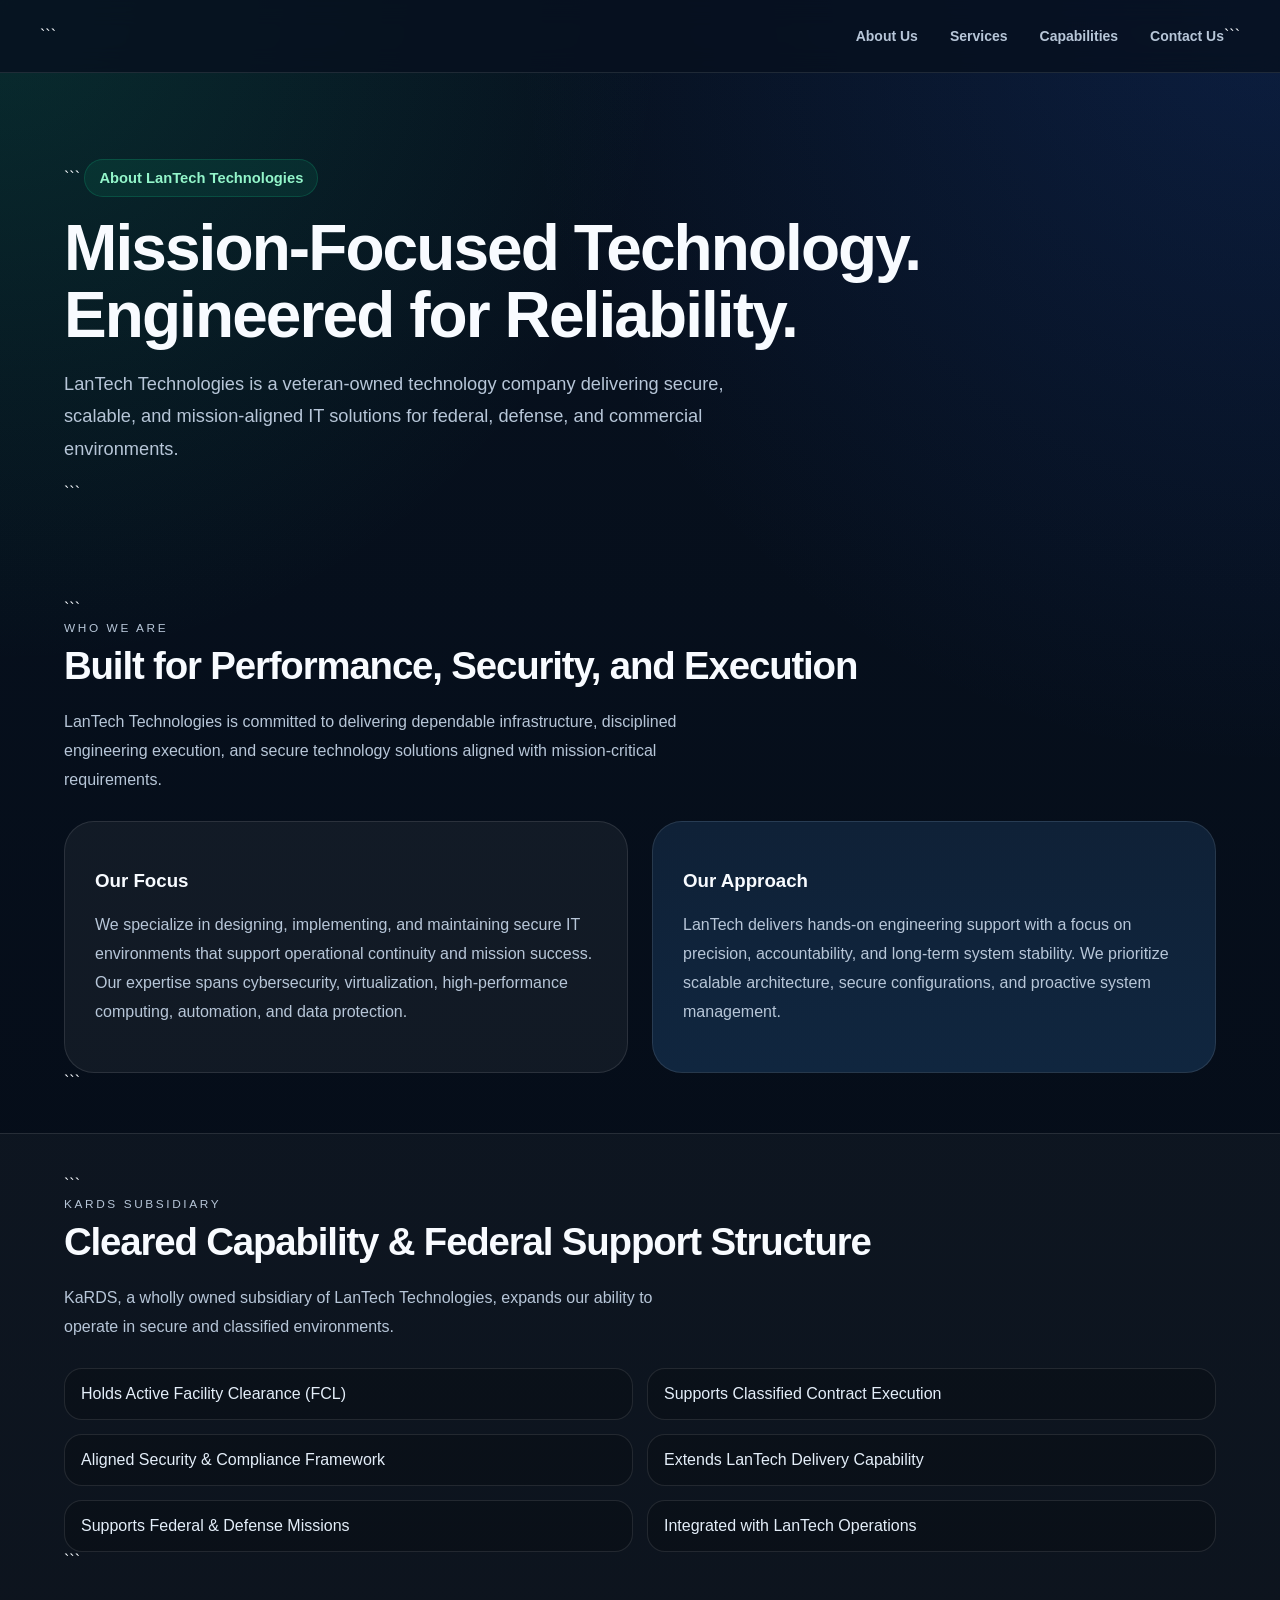
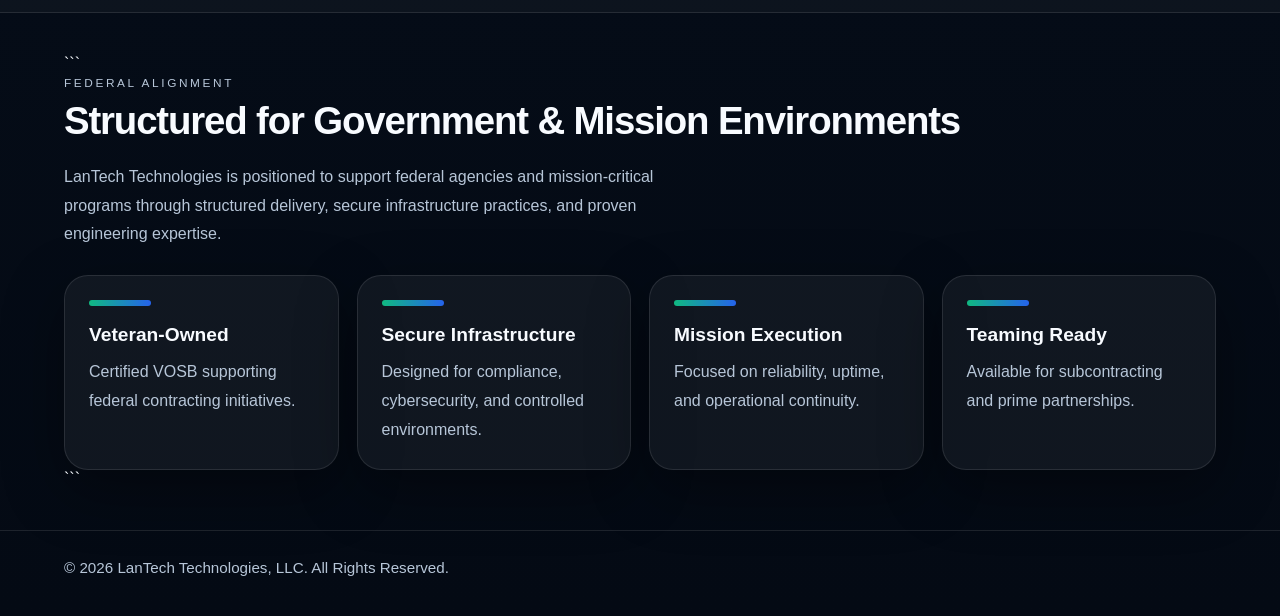
==== about.html @ d4bad2a0 "Create about.html" ====
<!DOCTYPE html>

<html lang="en">
<head>
  <meta charset="UTF-8">
  <meta name="viewport" content="width=device-width, initial-scale=1.0">
  <title>About | LanTech Technologies</title>
  <link rel="stylesheet" href="styles.css">
</head>

<body>

<!-- ===== HEADER (same as index) ===== -->

<header class="site-header">
  <div class="container nav">

```
<a href="index.html" class="brand">
  <img src="logo.png" alt="LanTech Technologies" class="brand-logo">
</a>

<nav class="nav-links">
  <a href="about.html">About Us</a>
  <a href="services.html">Services</a>
  <a href="capabilities.html">Capabilities</a>
  <a href="#contact">Contact Us</a>
</nav>
```

  </div>
</header>

<!-- ===== HERO ===== -->

<section class="hero">
  <div class="container">

```
<span class="eyebrow">About LanTech Technologies</span>

<h1>
  Mission-Focused Technology.<br>
  Engineered for Reliability.
</h1>

<p class="lead">
  LanTech Technologies is a veteran-owned technology company delivering secure,
  scalable, and mission-aligned IT solutions for federal, defense, and commercial environments.
</p>
```

  </div>
</section>

<!-- ===== COMPANY OVERVIEW ===== -->

<section>
  <div class="container">

```
<div class="section-head">
  <div>
    <span class="kicker">Who We Are</span>
    <h2>Built for Performance, Security, and Execution</h2>
  </div>
  <p>
    LanTech Technologies is committed to delivering dependable infrastructure,
    disciplined engineering execution, and secure technology solutions aligned
    with mission-critical requirements.
  </p>
</div>

<div class="about-grid">

  <div class="about-card">
    <h3>Our Focus</h3>
    <p>
      We specialize in designing, implementing, and maintaining secure IT
      environments that support operational continuity and mission success.
      Our expertise spans cybersecurity, virtualization, high-performance
      computing, automation, and data protection.
    </p>
  </div>

  <div class="about-card alt">
    <h3>Our Approach</h3>
    <p>
      LanTech delivers hands-on engineering support with a focus on precision,
      accountability, and long-term system stability. We prioritize scalable
      architecture, secure configurations, and proactive system management.
    </p>
  </div>

</div>
```

  </div>
</section>

<!-- ===== KARDS SECTION ===== -->

<section class="band">
  <div class="container">

```
<div class="section-head">
  <div>
    <span class="kicker">KaRDS Subsidiary</span>
    <h2>Cleared Capability & Federal Support Structure</h2>
  </div>
  <p>
    KaRDS, a wholly owned subsidiary of LanTech Technologies, expands our
    ability to operate in secure and classified environments.
  </p>
</div>

<div class="list-grid">
  <div>Holds Active Facility Clearance (FCL)</div>
  <div>Supports Classified Contract Execution</div>
  <div>Aligned Security & Compliance Framework</div>
  <div>Extends LanTech Delivery Capability</div>
  <div>Supports Federal & Defense Missions</div>
  <div>Integrated with LanTech Operations</div>
</div>
```

  </div>
</section>

<!-- ===== FEDERAL POSITIONING ===== -->

<section>
  <div class="container">

```
<div class="section-head">
  <div>
    <span class="kicker">Federal Alignment</span>
    <h2>Structured for Government & Mission Environments</h2>
  </div>
  <p>
    LanTech Technologies is positioned to support federal agencies and
    mission-critical programs through structured delivery, secure
    infrastructure practices, and proven engineering expertise.
  </p>
</div>

<div class="cards">

  <div class="card">
    <div class="bar"></div>
    <h3>Veteran-Owned</h3>
    <p>Certified VOSB supporting federal contracting initiatives.</p>
  </div>

  <div class="card">
    <div class="bar"></div>
    <h3>Secure Infrastructure</h3>
    <p>Designed for compliance, cybersecurity, and controlled environments.</p>
  </div>

  <div class="card">
    <div class="bar"></div>
    <h3>Mission Execution</h3>
    <p>Focused on reliability, uptime, and operational continuity.</p>
  </div>

  <div class="card">
    <div class="bar"></div>
    <h3>Teaming Ready</h3>
    <p>Available for subcontracting and prime partnerships.</p>
  </div>

</div>
```

  </div>
</section>

<!-- ===== FOOTER ===== -->

<footer>
  <div class="container">
    © 2026 LanTech Technologies, LLC. All Rights Reserved.
  </div>
</footer>

</body>
</html>
---- styles.css ----
:root{
  --bg:#07111f;
  --bg-2:#0c1829;
  --panel:#0f2137;
  --panel-2:#10263f;
  --text:#f8fbff;
  --muted:#b7c6d8;
  --line:rgba(255,255,255,.10);
  --green:#10b981;
  --blue:#2563eb;
  --shadow:0 20px 60px rgba(0,0,0,.35);
  --radius:22px;
  --max:1200px;
}

*{box-sizing:border-box}

html{scroll-behavior:smooth}

body{
  margin:0;
  font-family:Inter, Arial, Helvetica, sans-serif;
  background:
    radial-gradient(circle at top left, rgba(16,185,129,.16), transparent 26%),
    radial-gradient(circle at top right, rgba(37,99,235,.16), transparent 30%),
    linear-gradient(180deg,var(--bg),#040a14);
  color:var(--text);
}

a{text-decoration:none;color:inherit}
img{max-width:100%;display:block}

.container{
  max-width:var(--max);
  margin:0 auto;
  padding:0 24px;
}

/* wider header area only */
.site-header .container{
  max-width:1600px;
  padding:0 40px;
}

/* ===== HEADER ===== */
.site-header{
  position:sticky;
  top:0;
  z-index:1000;
  background:rgba(7,17,31,.82);
  backdrop-filter:blur(12px);
  border-bottom:1px solid var(--line);
}

.nav{
  display:flex;
  align-items:center;
  justify-content:space-between;
  height:72px;
  width:100%;
}

.brand{
  display:flex;
  align-items:center;
  text-decoration:none;
  overflow:hidden;
  height:72px;
  flex-shrink:0;
  margin-right:60px;
}

/* This is tuned for your current logo file, which has a lot of empty space around it */
.brand-logo{
  display:block;
  width:auto;
  height:210px;          /* ⬅️ increased slightly */
  margin-top:-66px;      /* ⬅️ adjusted to keep it centered */
  margin-bottom:-66px;   /* ⬅️ adjusted */
  object-fit:contain;
}

.nav-links{
  display:flex;
  align-items:center;
  gap:32px;
  margin-left:auto;
}

.nav-links a{
  color:var(--muted);
  font-size:14px;
  font-weight:600;
  line-height:1;
  transition:color .2s ease;
}

.nav-links a:hover{
  color:#fff;
}

/* ===== HERO ===== */
.hero{padding:86px 0 56px}

.hero-grid{
  display:grid;
  grid-template-columns:1.08fr .92fr;
  gap:34px;
  align-items:stretch;
}

.eyebrow{
  display:inline-flex;
  align-items:center;
  gap:8px;
  border:1px solid rgba(16,185,129,.22);
  background:rgba(16,185,129,.10);
  color:#93f5ca;
  border-radius:999px;
  padding:10px 14px;
  font-size:.92rem;
  font-weight:700;
}

h1{
  margin:18px 0 18px;
  font-size:clamp(2.5rem,5vw,4.6rem);
  line-height:1.05;
  letter-spacing:-.03em;
}

.lead{
  color:var(--muted);
  max-width:720px;
  font-size:1.14rem;
  line-height:1.8;
}

.cta-row{
  display:flex;
  gap:14px;
  flex-wrap:wrap;
  margin-top:30px;
}

.btn{
  display:inline-flex;
  align-items:center;
  justify-content:center;
  min-height:52px;
  padding:0 22px;
  border-radius:16px;
  font-weight:700;
  border:1px solid var(--line);
}

.btn.primary{
  background:#fff;
  color:#07111f;
}

.btn.secondary{
  background:rgba(255,255,255,.05);
  color:#fff;
}

.hero-badges{
  display:grid;
  grid-template-columns:repeat(2,minmax(0,1fr));
  gap:12px;
  margin-top:28px;
}

.hero-badges .badge{
  border:1px solid var(--line);
  background:rgba(255,255,255,.05);
  border-radius:16px;
  padding:14px 16px;
  color:#dce7f4;
  font-size:.95rem;
}

/* ===== PANELS / CARDS ===== */
.panel{
  border:1px solid var(--line);
  background:linear-gradient(180deg,rgba(255,255,255,.07),rgba(255,255,255,.04));
  border-radius:32px;
  box-shadow:var(--shadow);
  padding:28px;
}

.panel h3{
  margin:0 0 10px;
  font-size:1.6rem;
}

.kicker{
  color:var(--muted);
  text-transform:uppercase;
  letter-spacing:.22em;
  font-size:.74rem;
}

.snapshot-grid{
  display:grid;
  grid-template-columns:repeat(2,minmax(0,1fr));
  gap:12px;
  margin:20px 0 24px;
}

.snapshot-grid div,
.mini-card{
  background:rgba(255,255,255,.05);
  border:1px solid var(--line);
  border-radius:16px;
  padding:14px 15px;
}

.mini-card strong{
  display:block;
  margin-bottom:6px;
}

section{padding:42px 0}

.section-head{
  display:flex;
  justify-content:space-between;
  align-items:end;
  gap:20px;
  flex-wrap:wrap;
  margin-bottom:26px;
}

.section-head h2{
  margin:8px 0 0;
  font-size:clamp(2rem,3vw,3rem);
  letter-spacing:-.03em;
}

.section-head p{
  max-width:640px;
  color:var(--muted);
  line-height:1.8;
  margin:0;
}

.cards{
  display:grid;
  grid-template-columns:repeat(4,minmax(0,1fr));
  gap:18px;
}

.card{
  border:1px solid var(--line);
  background:rgba(255,255,255,.05);
  border-radius:24px;
  padding:24px;
  box-shadow:var(--shadow);
}

.card .bar{
  width:62px;
  height:6px;
  border-radius:999px;
  background:linear-gradient(90deg,var(--green),var(--blue));
  margin-bottom:18px;
}

.card h3{
  margin:0 0 12px;
  font-size:1.2rem;
}

.card p{
  margin:0;
  color:var(--muted);
  line-height:1.8;
}

/* ===== BANDS / GRIDS ===== */
.band{
  border-top:1px solid var(--line);
  border-bottom:1px solid var(--line);
  background:rgba(255,255,255,.03);
}

.band-grid{
  display:grid;
  grid-template-columns:.95fr 1.05fr;
  gap:32px;
  align-items:start;
}

.list-grid{
  display:grid;
  grid-template-columns:repeat(2,minmax(0,1fr));
  gap:14px;
}

.list-grid div{
  border:1px solid var(--line);
  border-radius:18px;
  background:rgba(0,0,0,.18);
  padding:16px;
  color:#e4eef9;
}

.about-grid,
.contact-grid{
  display:grid;
  grid-template-columns:1fr 1fr;
  gap:24px;
}

.about-card,
.contact-card{
  border:1px solid var(--line);
  border-radius:30px;
  padding:30px;
  background:rgba(255,255,255,.05);
}

.about-card.alt{
  background:linear-gradient(180deg,var(--panel),var(--panel-2));
}

.profile-list{
  display:grid;
  gap:14px;
  margin-top:20px;
}

.profile-row{
  display:flex;
  justify-content:space-between;
  gap:18px;
  border-bottom:1px solid var(--line);
  padding-bottom:14px;
}

.profile-row:last-child{
  border-bottom:none;
  padding-bottom:0;
}

.profile-row span:first-child{
  color:var(--muted);
}

footer{
  padding:28px 0 40px;
  border-top:1px solid var(--line);
  color:var(--muted);
  font-size:.95rem;
}

.capabilities-hero{
  padding:90px 0 60px;
}

/* ===== RESPONSIVE ===== */
@media (max-width: 1024px){
  .hero-grid,
  .band-grid,
  .about-grid,
  .contact-grid{
    grid-template-columns:1fr;
  }

  .cards{
    grid-template-columns:repeat(2,minmax(0,1fr));
  }
}

@media (max-width: 900px){
  .nav{
    height:auto;
    min-height:72px;
    padding:12px 18px;
    flex-direction:column;
    align-items:flex-start;
    gap:12px;
  }

  .brand{
    height:56px;
  }

  .brand-logo{
    height:130px;
    margin-top:-37px;
    margin-bottom:-37px;
  }

  .nav-links{
    flex-wrap:wrap;
    gap:18px;
  }

  .nav-links a{
    font-size:13px;
  }
}

@media (max-width: 720px){
  .hero{padding-top:60px}
  .cards,
  .list-grid,
  .hero-badges,
  .snapshot-grid{
    grid-template-columns:1fr;
  }

  .profile-row{
    flex-direction:column;
  }

  .container{
    padding:0 18px;
  }
}
.capabilities-hero .lead{
  max-width: 900px;
}

.capabilities-hero h1{
  max-width: 14ch;
}

.about-card h2,
.contact-card h2{
  margin-top: 10px;
  margin-bottom: 16px;
}

.about-card p,
.contact-card p{
  color: var(--muted);
  line-height: 1.8;
}
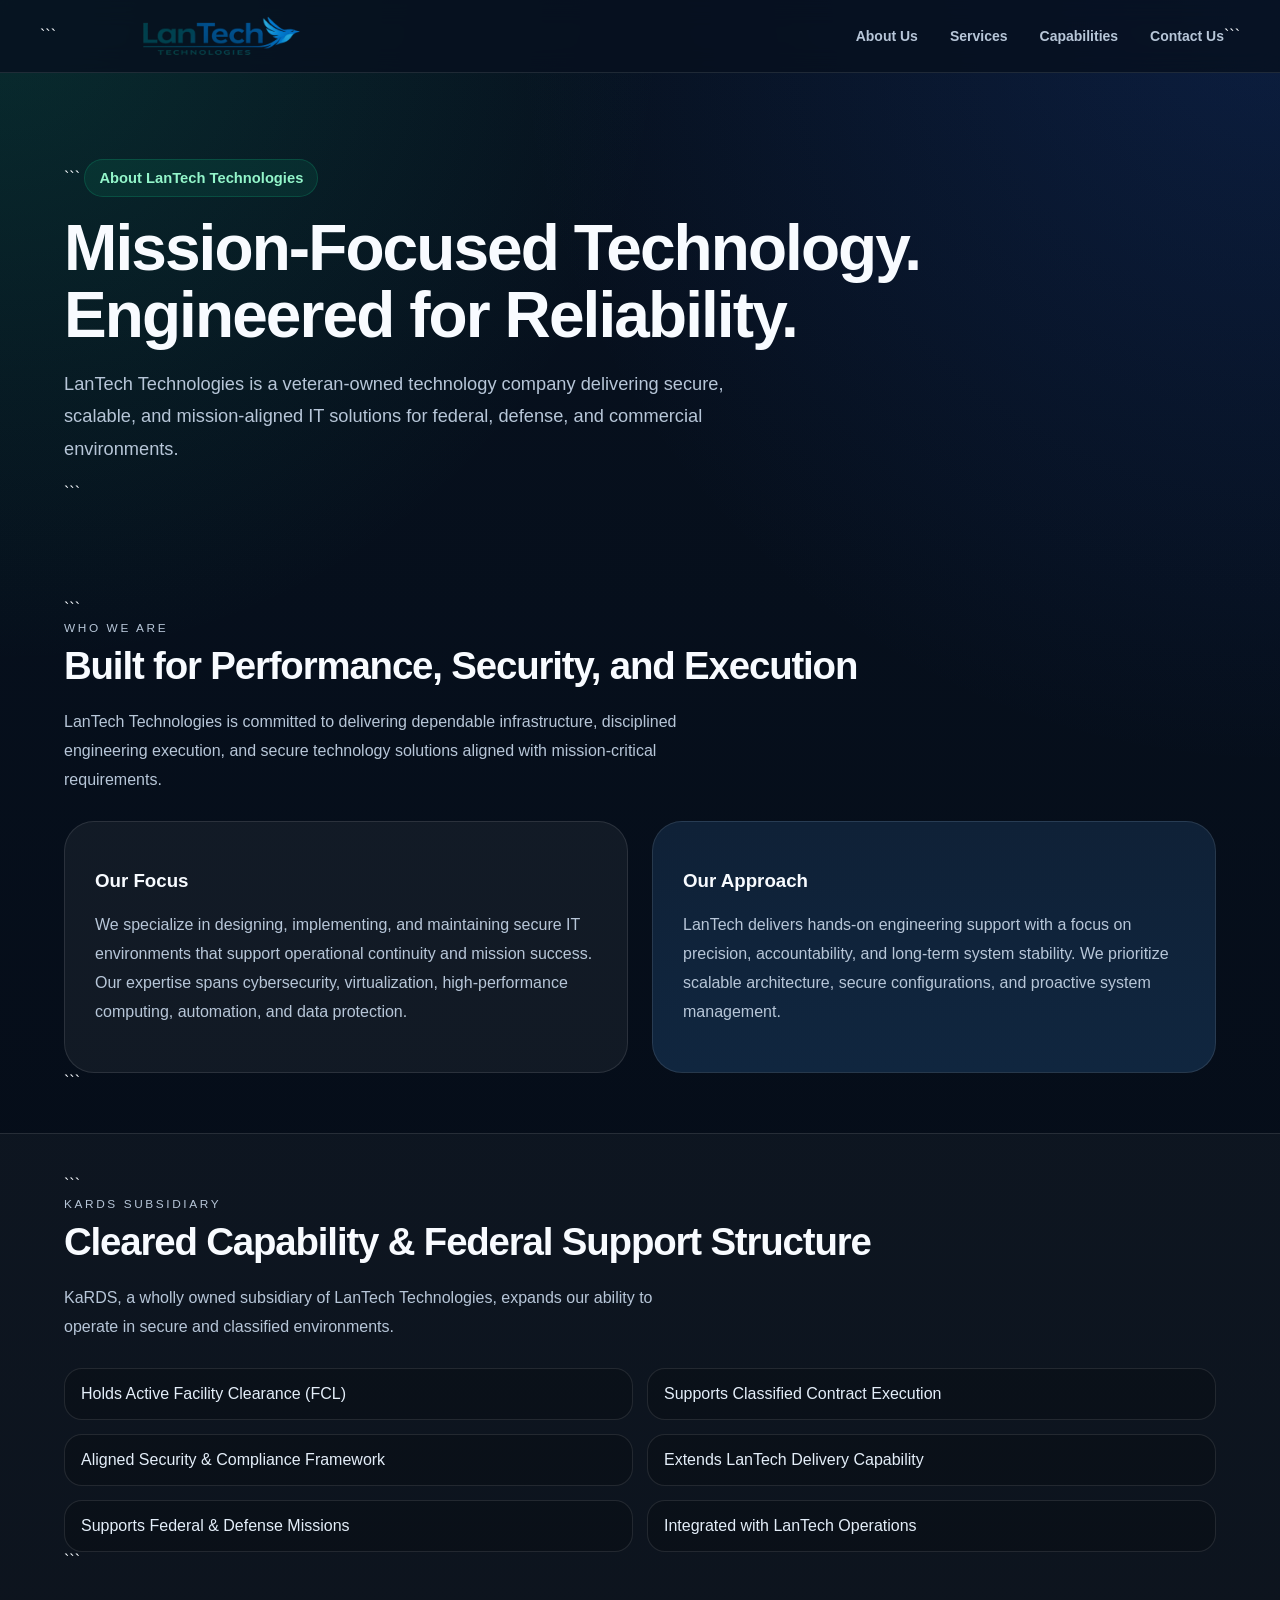
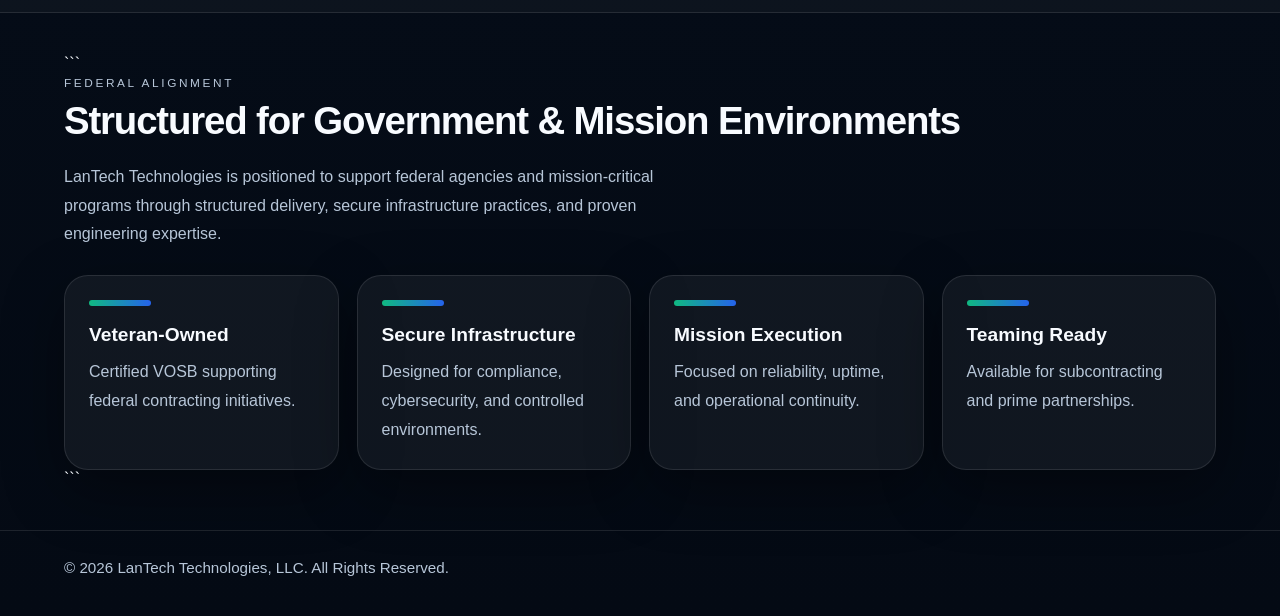
==== commit 3de4562a: "Update about.html" ====
--- a/about.html
+++ b/about.html
@@ -10,21 +10,21 @@
 
 <body>
 
-<!-- ===== HEADER (same as index) ===== -->
+<!-- ===== HEADER ===== -->
 
 <header class="site-header">
   <div class="container nav">
 
 ```
 <a href="index.html" class="brand">
-  <img src="logo.png" alt="LanTech Technologies" class="brand-logo">
+  <img src="lantech-logo.png" alt="LanTech Technologies" class="brand-logo">
 </a>
 
 <nav class="nav-links">
   <a href="about.html">About Us</a>
   <a href="services.html">Services</a>
   <a href="capabilities.html">Capabilities</a>
-  <a href="#contact">Contact Us</a>
+  <a href="index.html#contact">Contact Us</a>
 </nav>
 ```
 
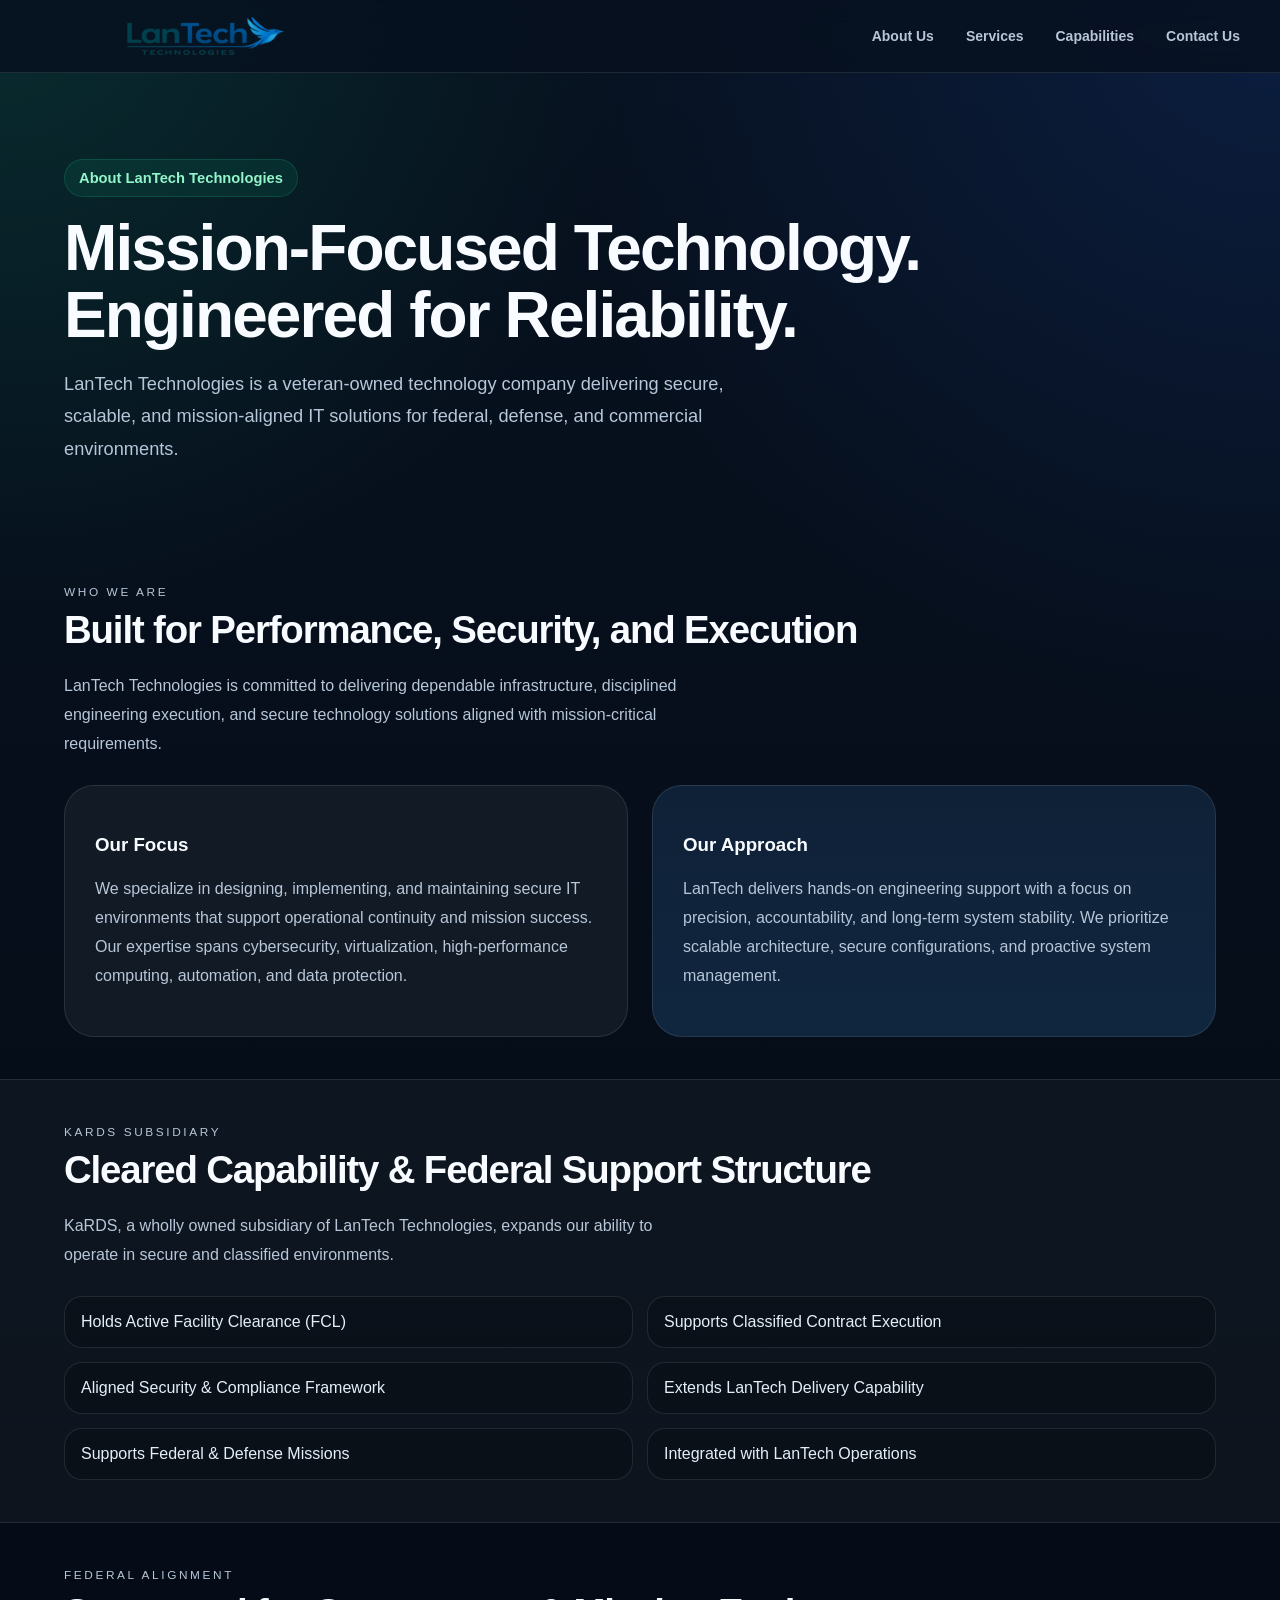
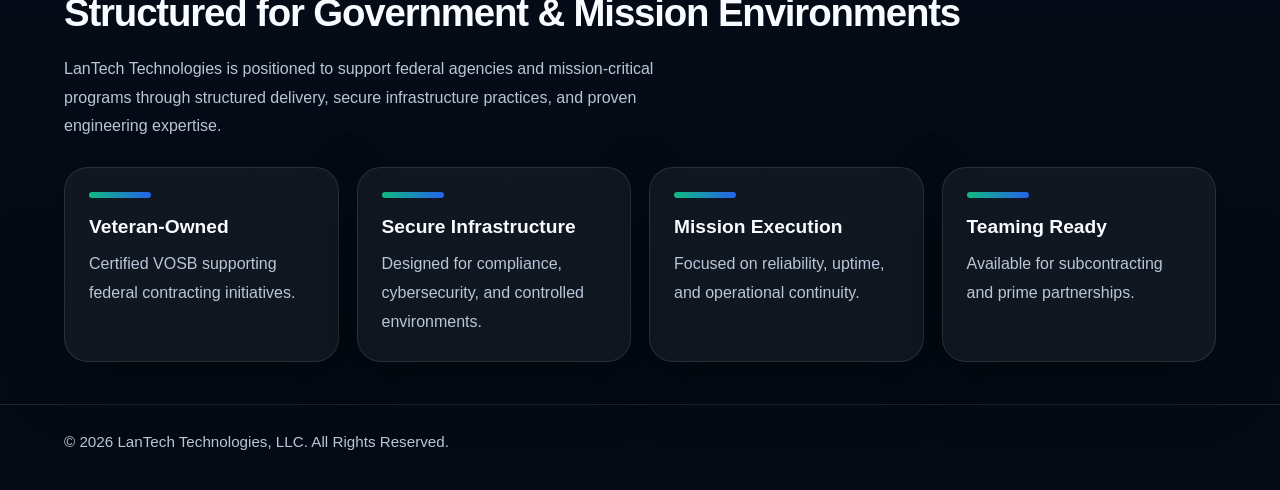
==== commit bd1a1cad: "Update about.html" ====
--- a/about.html
+++ b/about.html
@@ -15,7 +15,7 @@
 <header class="site-header">
   <div class="container nav">
 
-```
+
 <a href="index.html" class="brand">
   <img src="lantech-logo.png" alt="LanTech Technologies" class="brand-logo">
 </a>
@@ -26,7 +26,7 @@
   <a href="capabilities.html">Capabilities</a>
   <a href="index.html#contact">Contact Us</a>
 </nav>
-```
+
 
   </div>
 </header>
@@ -36,7 +36,7 @@
 <section class="hero">
   <div class="container">
 
-```
+
 <span class="eyebrow">About LanTech Technologies</span>
 
 <h1>
@@ -48,7 +48,7 @@
   LanTech Technologies is a veteran-owned technology company delivering secure,
   scalable, and mission-aligned IT solutions for federal, defense, and commercial environments.
 </p>
-```
+
 
   </div>
 </section>
@@ -58,7 +58,7 @@
 <section>
   <div class="container">
 
-```
+
 <div class="section-head">
   <div>
     <span class="kicker">Who We Are</span>
@@ -93,7 +93,7 @@
   </div>
 
 </div>
-```
+
 
   </div>
 </section>
@@ -103,7 +103,7 @@
 <section class="band">
   <div class="container">
 
-```
+
 <div class="section-head">
   <div>
     <span class="kicker">KaRDS Subsidiary</span>
@@ -123,7 +123,7 @@
   <div>Supports Federal & Defense Missions</div>
   <div>Integrated with LanTech Operations</div>
 </div>
-```
+
 
   </div>
 </section>
@@ -133,7 +133,7 @@
 <section>
   <div class="container">
 
-```
+
 <div class="section-head">
   <div>
     <span class="kicker">Federal Alignment</span>
@@ -173,7 +173,7 @@
   </div>
 
 </div>
-```
+
 
   </div>
 </section>
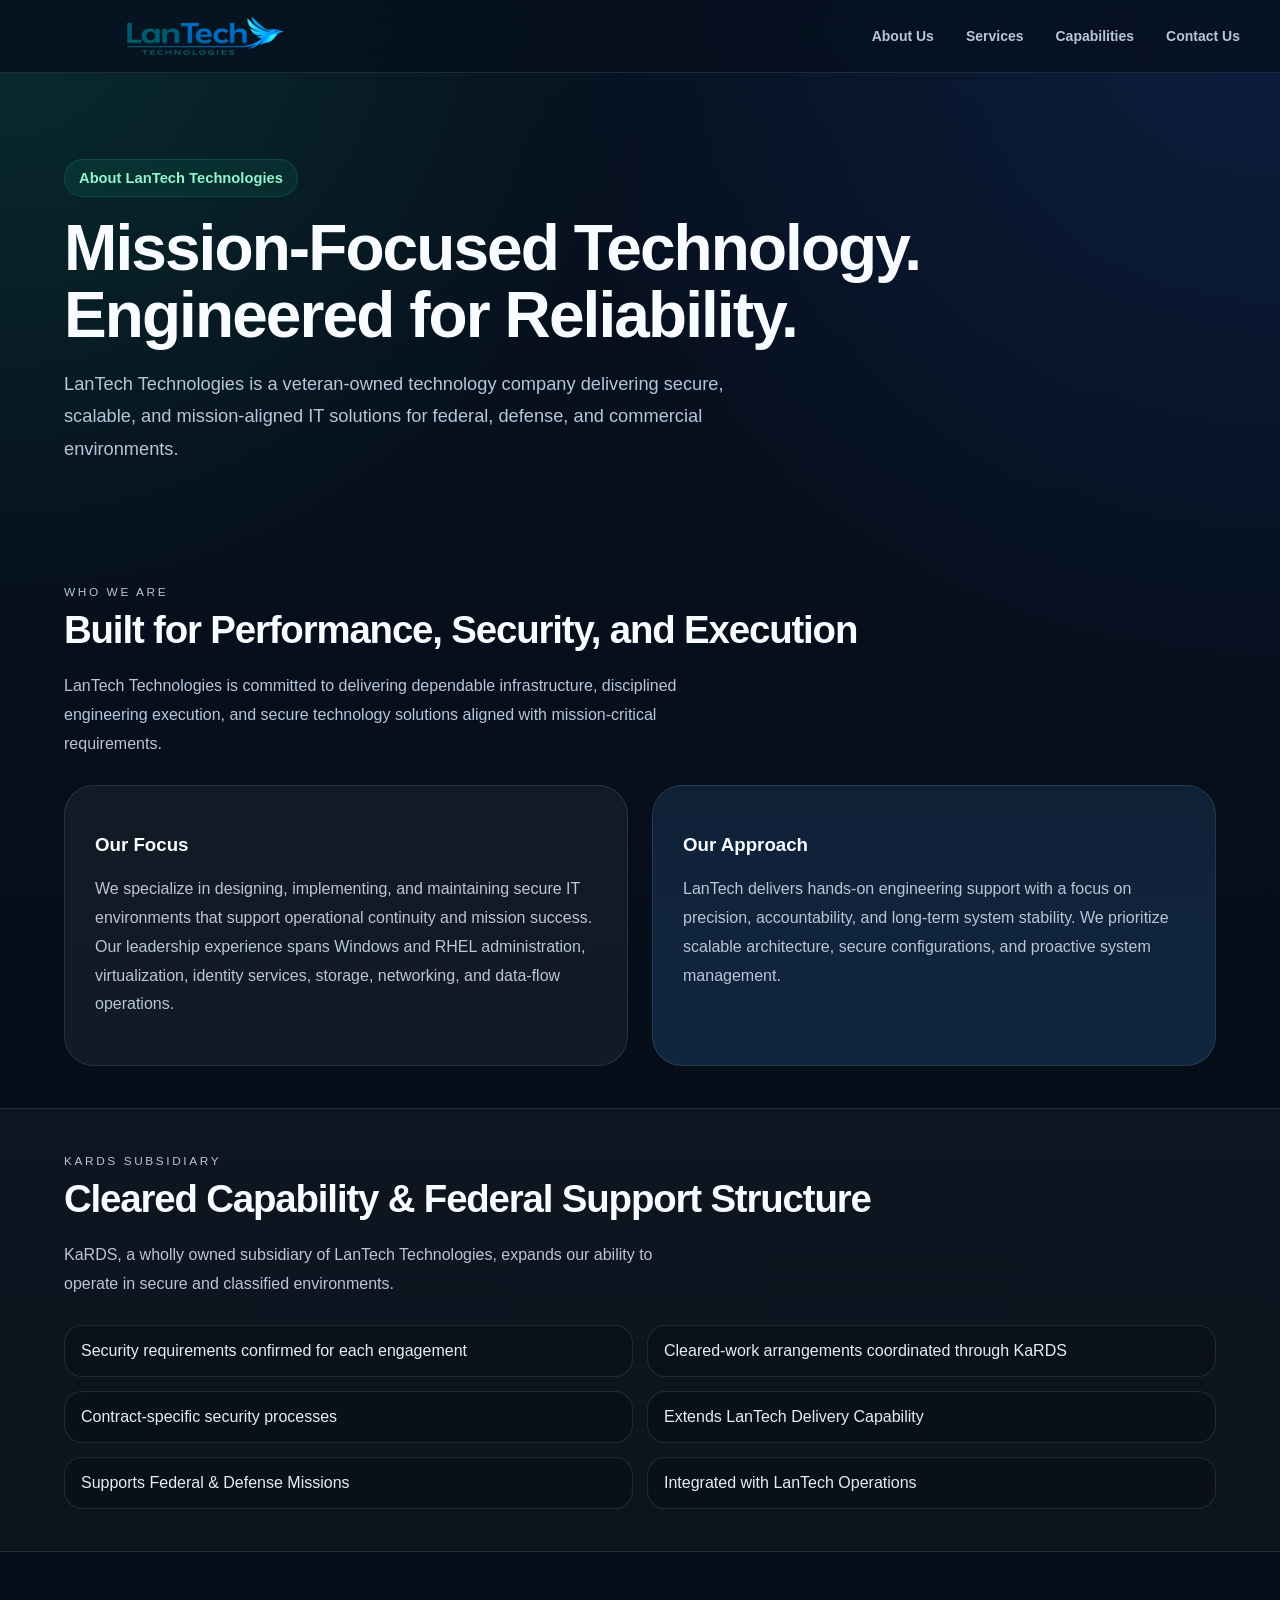
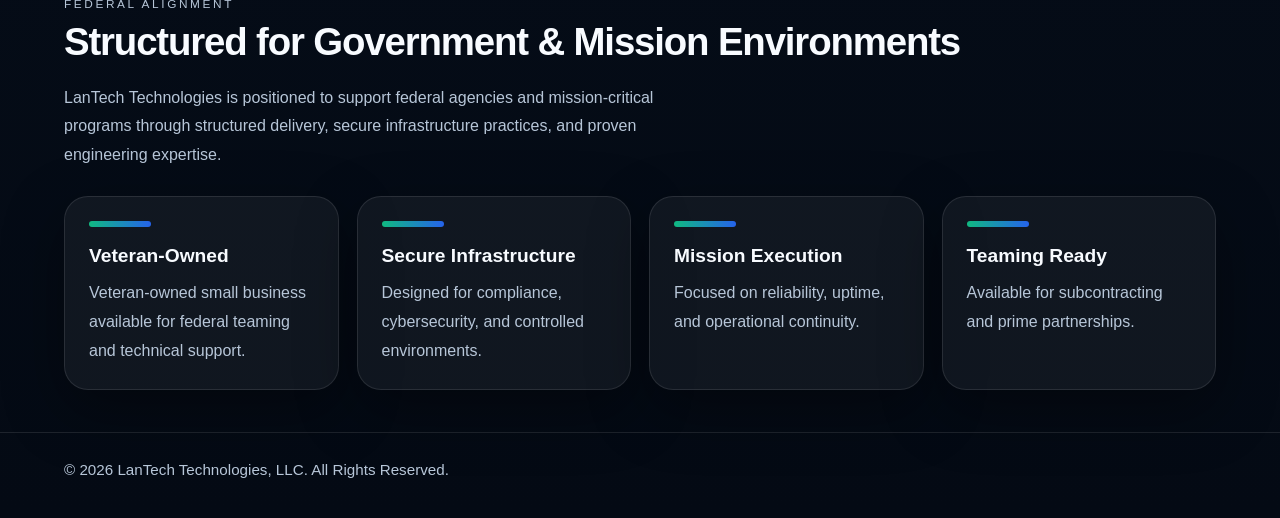
==== commit 8e92d625: "Add files via upload Update website navigation, capabilities, and accessibility" ====
--- a/about.html
+++ b/about.html
@@ -2,189 +2,135 @@
 
 <html lang="en">
 <head>
-  <meta charset="UTF-8">
-  <meta name="viewport" content="width=device-width, initial-scale=1.0">
-  <title>About | LanTech Technologies</title>
-  <link rel="stylesheet" href="styles.css">
-</head>
-
-<body>
-
+<meta charset="utf-8"/>
+<meta content="width=device-width, initial-scale=1.0" name="viewport"/>
+<title>About | LanTech Technologies</title>
+<link href="styles.css" rel="stylesheet"/>
+<meta content="LanTech Technologies, LLC: veteran-owned infrastructure engineering, Windows and Linux administration, Hyper-V, storage, networking, and Apache NiFi operations. Contact us for teaming and project support." name="description"/><link href="https://lantechtechnologies.com/about" rel="canonical"/></head>
+<body><a class="skip-link" href="#main-content">Skip to main content</a>
 <!-- ===== HEADER ===== -->
-
 <header class="site-header">
-  <div class="container nav">
-
-
-<a href="index.html" class="brand">
-  <img src="lantech-logo.png" alt="LanTech Technologies" class="brand-logo">
+<div class="container nav">
+<a class="brand" href="/">
+<img alt="LanTech Technologies" class="brand-logo" decoding="async" src="lantech-logo.png"/>
 </a>
-
-<nav class="nav-links">
-  <a href="about.html">About Us</a>
-  <a href="services.html">Services</a>
-  <a href="capabilities.html">Capabilities</a>
-  <a href="index.html#contact">Contact Us</a>
-</nav>
-
-
-  </div>
-</header>
-
-<!-- ===== HERO ===== -->
-
-<section class="hero">
-  <div class="container">
-
-
+<nav aria-label="Main navigation" class="nav-links"><a href="about.html">About Us</a><a href="services.html">Services</a><a href="capabilities.html">Capabilities</a><a href="contact.html">Contact Us</a></nav>
+</div>
+</header><main id="main-content"><section class="hero">
+<div class="container">
 <span class="eyebrow">About LanTech Technologies</span>
-
 <h1>
-  Mission-Focused Technology.<br>
+  Mission-Focused Technology.<br/>
   Engineered for Reliability.
 </h1>
-
 <p class="lead">
   LanTech Technologies is a veteran-owned technology company delivering secure,
   scalable, and mission-aligned IT solutions for federal, defense, and commercial environments.
 </p>
-
-
-  </div>
-</section>
-
-<!-- ===== COMPANY OVERVIEW ===== -->
-
-<section>
-  <div class="container">
-
-
+</div>
+</section><section>
+<div class="container">
 <div class="section-head">
-  <div>
-    <span class="kicker">Who We Are</span>
-    <h2>Built for Performance, Security, and Execution</h2>
-  </div>
-  <p>
+<div>
+<span class="kicker">Who We Are</span>
+<h2>Built for Performance, Security, and Execution</h2>
+</div>
+<p>
     LanTech Technologies is committed to delivering dependable infrastructure,
     disciplined engineering execution, and secure technology solutions aligned
     with mission-critical requirements.
   </p>
 </div>
-
 <div class="about-grid">
-
-  <div class="about-card">
-    <h3>Our Focus</h3>
-    <p>
+<div class="about-card">
+<h3>Our Focus</h3>
+<p>
       We specialize in designing, implementing, and maintaining secure IT
       environments that support operational continuity and mission success.
-      Our expertise spans cybersecurity, virtualization, high-performance
-      computing, automation, and data protection.
+      Our leadership experience spans Windows and RHEL administration, virtualization, identity services, storage, networking, and data-flow operations.
     </p>
-  </div>
-
-  <div class="about-card alt">
-    <h3>Our Approach</h3>
-    <p>
+</div>
+<div class="about-card alt">
+<h3>Our Approach</h3>
+<p>
       LanTech delivers hands-on engineering support with a focus on precision,
       accountability, and long-term system stability. We prioritize scalable
       architecture, secure configurations, and proactive system management.
     </p>
-  </div>
-
 </div>
-
-
-  </div>
-</section>
-
-<!-- ===== KARDS SECTION ===== -->
-
-<section class="band">
-  <div class="container">
-
-
+</div>
+</div>
+</section><section class="band">
+<div class="container">
 <div class="section-head">
-  <div>
-    <span class="kicker">KaRDS Subsidiary</span>
-    <h2>Cleared Capability & Federal Support Structure</h2>
-  </div>
-  <p>
+<div>
+<span class="kicker">KaRDS Subsidiary</span>
+<h2>Cleared Capability &amp; Federal Support Structure</h2>
+</div>
+<p>
     KaRDS, a wholly owned subsidiary of LanTech Technologies, expands our
     ability to operate in secure and classified environments.
   </p>
 </div>
-
 <div class="list-grid">
-  <div>Holds Active Facility Clearance (FCL)</div>
-  <div>Supports Classified Contract Execution</div>
-  <div>Aligned Security & Compliance Framework</div>
-  <div>Extends LanTech Delivery Capability</div>
-  <div>Supports Federal & Defense Missions</div>
-  <div>Integrated with LanTech Operations</div>
+<div>Security requirements confirmed for each engagement</div>
+<div>Cleared-work arrangements coordinated through KaRDS</div>
+<div>Contract-specific security processes</div>
+<div>Extends LanTech Delivery Capability</div>
+<div>Supports Federal &amp; Defense Missions</div>
+<div>Integrated with LanTech Operations</div>
 </div>
-
-
-  </div>
-</section>
-
-<!-- ===== FEDERAL POSITIONING ===== -->
-
-<section>
-  <div class="container">
-
-
+</div>
+</section><section>
+<div class="container">
 <div class="section-head">
-  <div>
-    <span class="kicker">Federal Alignment</span>
-    <h2>Structured for Government & Mission Environments</h2>
-  </div>
-  <p>
+<div>
+<span class="kicker">Federal Alignment</span>
+<h2>Structured for Government &amp; Mission Environments</h2>
+</div>
+<p>
     LanTech Technologies is positioned to support federal agencies and
     mission-critical programs through structured delivery, secure
     infrastructure practices, and proven engineering expertise.
   </p>
 </div>
+<div class="cards">
+<div class="card">
+<div class="bar"></div>
+<h3>Veteran-Owned</h3>
+<p>Veteran-owned small business available for federal teaming and technical support.</p>
+</div>
+<div class="card">
+<div class="bar"></div>
+<h3>Secure Infrastructure</h3>
+<p>Designed for compliance, cybersecurity, and controlled environments.</p>
+</div>
+<div class="card">
+<div class="bar"></div>
+<h3>Mission Execution</h3>
+<p>Focused on reliability, uptime, and operational continuity.</p>
+</div>
+<div class="card">
+<div class="bar"></div>
+<h3>Teaming Ready</h3>
+<p>Available for subcontracting and prime partnerships.</p>
+</div>
+</div>
+</div>
+</section></main>
+<!-- ===== HERO ===== -->
 
-<div class="cards">
+<!-- ===== COMPANY OVERVIEW ===== -->
 
-  <div class="card">
-    <div class="bar"></div>
-    <h3>Veteran-Owned</h3>
-    <p>Certified VOSB supporting federal contracting initiatives.</p>
-  </div>
+<!-- ===== KARDS SECTION ===== -->
 
-  <div class="card">
-    <div class="bar"></div>
-    <h3>Secure Infrastructure</h3>
-    <p>Designed for compliance, cybersecurity, and controlled environments.</p>
-  </div>
-
-  <div class="card">
-    <div class="bar"></div>
-    <h3>Mission Execution</h3>
-    <p>Focused on reliability, uptime, and operational continuity.</p>
-  </div>
-
-  <div class="card">
-    <div class="bar"></div>
-    <h3>Teaming Ready</h3>
-    <p>Available for subcontracting and prime partnerships.</p>
-  </div>
-
-</div>
-
-
-  </div>
-</section>
+<!-- ===== FEDERAL POSITIONING ===== -->
 
 <!-- ===== FOOTER ===== -->
-
 <footer>
-  <div class="container">
+<div class="container">
     © 2026 LanTech Technologies, LLC. All Rights Reserved.
   </div>
 </footer>
-
 </body>
 </html>
--- a/styles.css
+++ b/styles.css
@@ -439,3 +439,231 @@
   color: var(--muted);
   line-height: 1.8;
 }
+.hero-visual{
+  display:flex;
+  align-items:center;
+  justify-content:center;
+}
+
+.hero-visual-wrap{
+  position:relative;
+  width:100%;
+  min-height:420px;
+  display:flex;
+  flex-direction:column;
+  align-items:center;
+  justify-content:center;
+  gap:24px;
+}
+
+.vosb-logo{
+  width:180px;
+  height:auto;
+  z-index:2;
+  filter:drop-shadow(0 14px 30px rgba(0,0,0,.35));
+}
+
+
+
+
+
+
+
+
+
+
+
+
+
+@media (max-width: 1024px){
+  .hero-visual-wrap{
+    min-height:320px;
+  }
+
+  .tech-visual-card{
+    width:280px;
+    height:200px;
+  }
+
+  .vosb-logo{
+    width:150px;
+  }
+}
+
+@media (max-width: 720px){
+  .hero-side-copy{
+    text-align:left;
+    max-width:none;
+  }
+}
+/* ===== HERO RIGHT SIDE BADGE ===== */
+
+.hero-visual {
+  display: flex;
+  align-items: center;
+  justify-content: center;
+}
+
+.hero-visual-wrap {
+  text-align: center;
+  display: flex;
+  flex-direction: column;
+  align-items: center;
+  gap: 18px;
+}
+
+/* VOSB BADGE */
+.cred-badge {
+  display: inline-flex;
+  align-items: center;
+  gap: 10px;
+  padding: 10px 16px;
+  border-radius: 999px;
+  border: 1px solid rgba(16,185,129,.28);
+  background: rgba(16,185,129,.10);
+  color: #baf7dd;
+  font-size: 0.95rem;
+  font-weight: 700;
+  box-shadow: 0 10px 24px rgba(0,0,0,.18);
+}
+
+.cred-dot {
+  width: 10px;
+  height: 10px;
+  border-radius: 50%;
+  background: linear-gradient(135deg, var(--green), var(--blue));
+  box-shadow: 0 0 12px rgba(37,99,235,.45);
+}
+
+.cred-text {
+  letter-spacing: 0.02em;
+}
+
+/* RIGHT SIDE TEXT */
+.hero-side-copy {
+  max-width: 420px;
+  color: var(--muted);
+  line-height: 1.8;
+  margin: 0;
+}
+
+/* MOBILE FIX */
+@media (max-width: 720px) {
+  .hero-side-copy {
+    text-align: left;
+  }
+}
+.hero-visual {
+  display: flex;
+  align-items: center;
+  justify-content: center;
+}
+
+.hero-visual-wrap {
+  display: flex;
+  flex-direction: column;
+  align-items: center;
+  gap: 18px;
+  text-align: center;
+}
+
+.vosb-logo {
+  width: 180px;
+  height: auto;
+  display: block;
+}
+
+.cred-badge {
+  display: inline-flex;
+  align-items: center;
+  gap: 10px;
+  padding: 10px 16px;
+  border-radius: 999px;
+  border: 1px solid rgba(16,185,129,.28);
+  background: rgba(16,185,129,.10);
+  color: #baf7dd;
+  font-size: 0.95rem;
+  font-weight: 700;
+  box-shadow: 0 10px 24px rgba(0,0,0,.18);
+}
+
+.cred-dot {
+  width: 10px;
+  height: 10px;
+  border-radius: 50%;
+  background: linear-gradient(135deg, var(--green), var(--blue));
+  box-shadow: 0 0 12px rgba(37,99,235,.45);
+}
+
+.cred-text {
+  letter-spacing: 0.02em;
+}
+
+.cred-meta {
+  display: grid;
+  gap: 6px;
+  color: var(--muted);
+  font-size: 0.95rem;
+  line-height: 1.5;
+}
+
+.cred-meta strong {
+  color: #ffffff;
+}
+/* ===== HERO CARD ENHANCEMENTS ===== */
+
+/* Subtle divider line */
+.hero-divider {
+  height: 1px;
+  width: 100%;
+  margin: 18px 0;
+  background: linear-gradient(
+    to right,
+    transparent,
+    rgba(37,99,235,.35),
+    transparent
+  );
+}
+
+/* Glow effect behind the card */
+.hero-visual .about-card {
+  position: relative;
+  overflow: hidden;
+}
+
+.hero-visual .about-card::before {
+  content: "";
+  position: absolute;
+  inset: -1px;
+  border-radius: 20px;
+  background: radial-gradient(
+    circle at top right,
+    rgba(37,99,235,.25),
+    transparent 55%
+  );
+  opacity: 0.6;
+  z-index: 0;
+}
+
+.hero-visual .about-card > * {
+  position: relative;
+  z-index: 1;
+}
+
+/* Slight hover lift (optional but nice) */
+.hero-visual .about-card:hover {
+  transform: translateY(-4px);
+  transition: 0.3s ease;
+}
+
+/* Accessibility, navigation and mobile corrections - October 26, 2026 */
+.skip-link{position:fixed;top:-100px;left:16px;background:#fff;color:#07111f;padding:14px 18px;z-index:2000;border-radius:8px}
+.skip-link:focus{top:12px}
+a:focus-visible{outline:3px solid #93f5ca;outline-offset:5px}
+main{scroll-margin-top:110px}section{scroll-margin-top:110px}
+.brand-logo{filter:brightness(1.4)}
+.card h2{font-size:1.2rem;margin:0 0 12px}
+.contact-card a:not(.btn){text-decoration:underline;text-underline-offset:3px}
+@media(max-width:900px){.site-header .container{padding:10px 18px}.nav{gap:4px}.brand{margin-right:0}.nav-links{margin-left:0;gap:8px 18px;justify-content:flex-start;width:100%}.nav-links a{display:inline-flex;align-items:center;min-height:44px}.hero{padding-top:36px}}
+@media(max-width:480px){h1{font-size:clamp(2rem,9vw,2.6rem);overflow-wrap:anywhere}.eyebrow{font-size:.8rem}.about-card,.contact-card{padding:22px}.cta-row .btn{width:100%;text-align:center}.hero-grid,.band-grid,.contact-grid,.about-grid{min-width:0}.lead{font-size:1.05rem}}
+@media(prefers-reduced-motion:reduce){html{scroll-behavior:auto}*,*::before,*::after{transition:none!important;animation:none!important}}
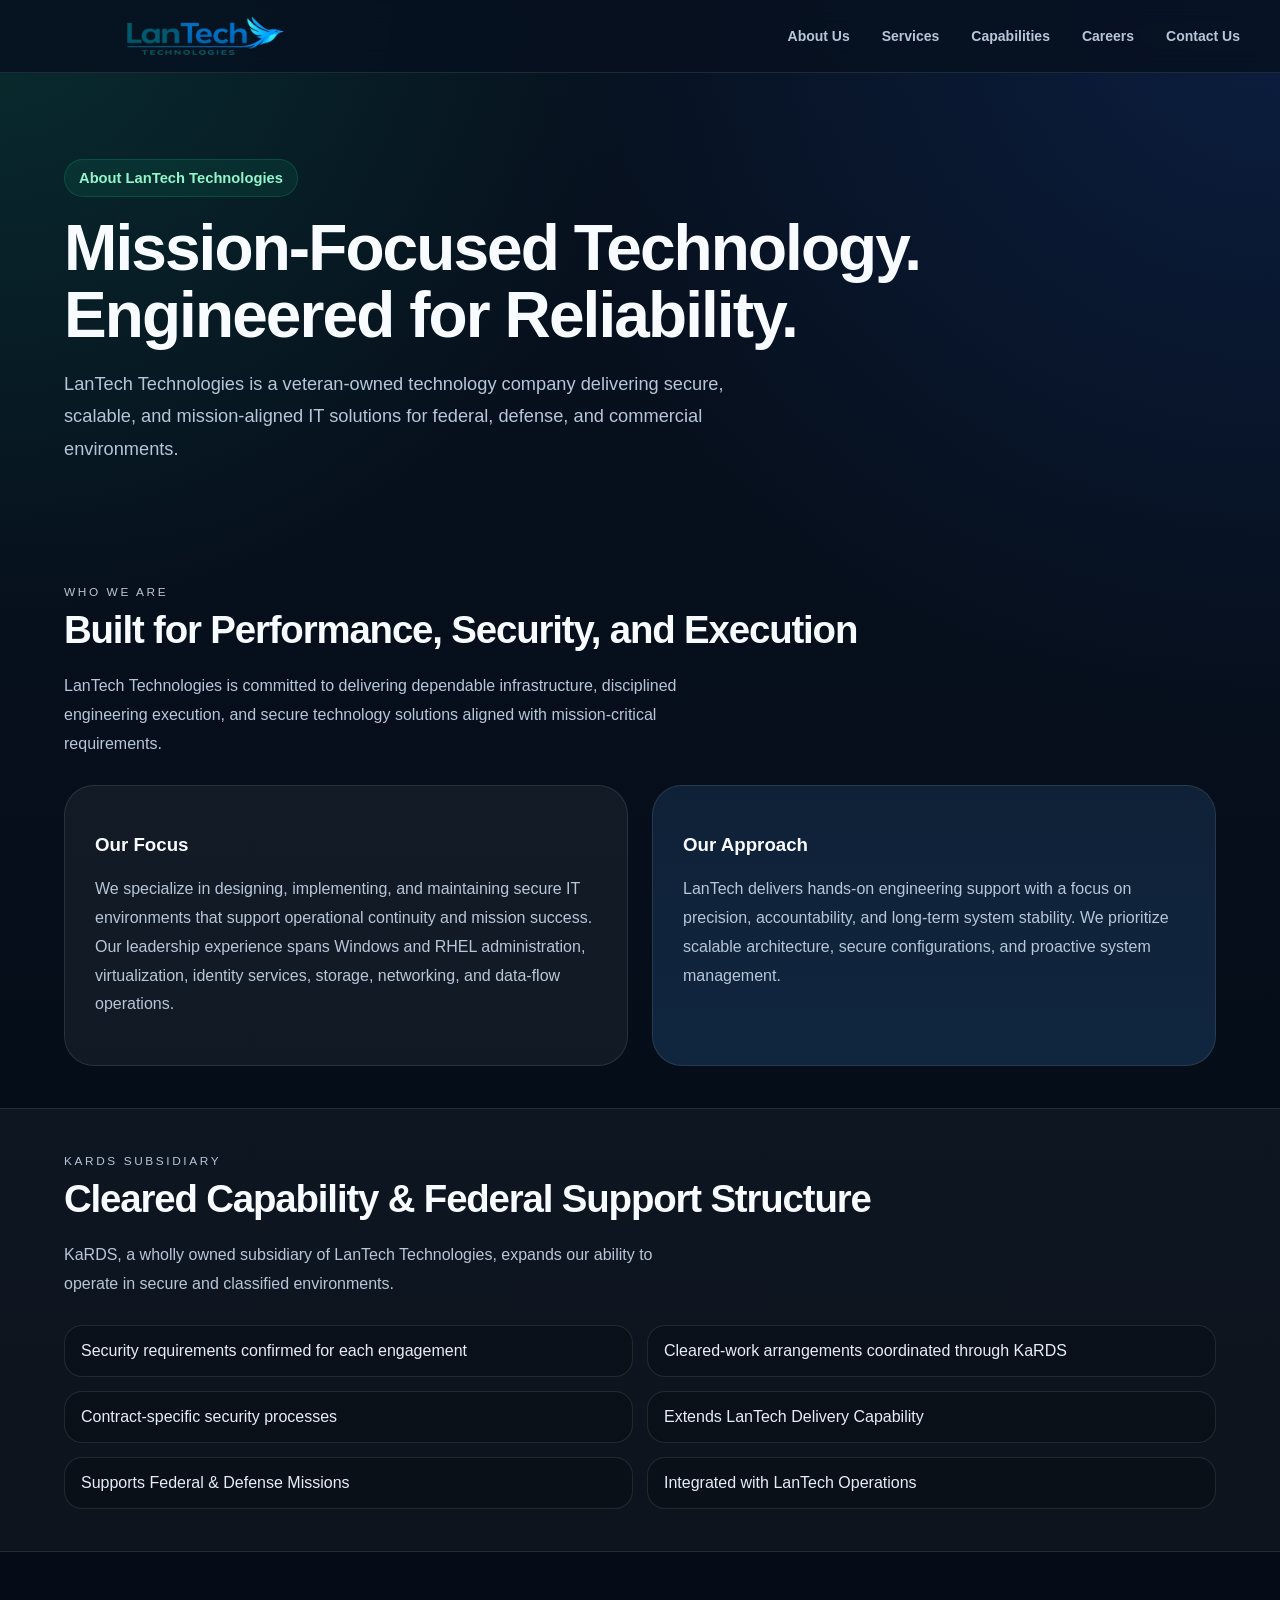
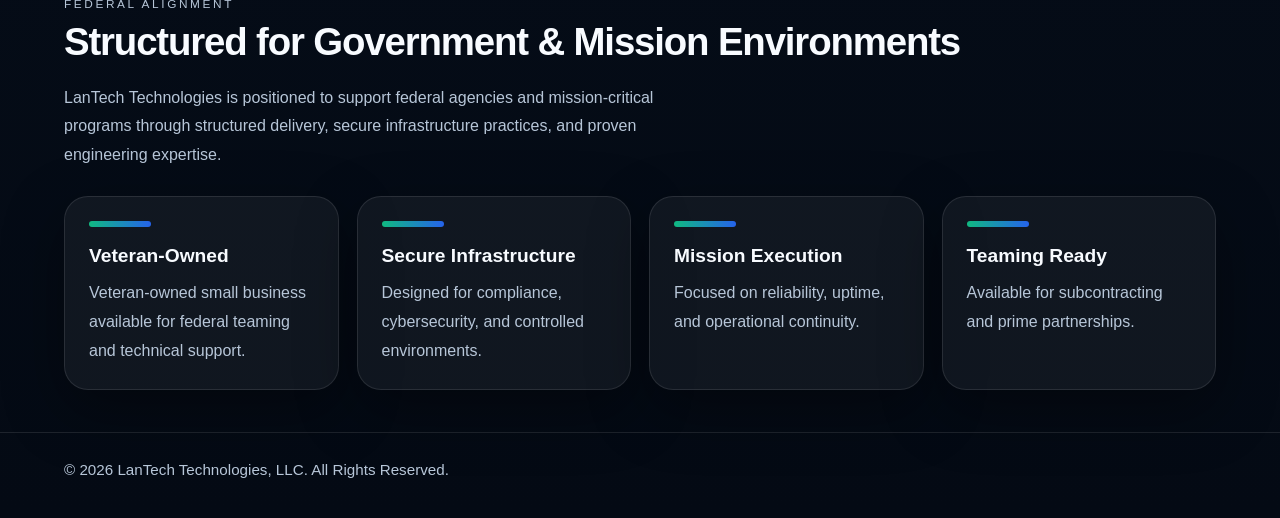
==== commit db18a3cb: "Add cleared IT careers page and recruiting navigation List 16 openings across nine role categories f" ====
--- a/about.html
+++ b/about.html
@@ -14,7 +14,7 @@
 <a class="brand" href="/">
 <img alt="LanTech Technologies" class="brand-logo" decoding="async" src="lantech-logo.png"/>
 </a>
-<nav aria-label="Main navigation" class="nav-links"><a href="about.html">About Us</a><a href="services.html">Services</a><a href="capabilities.html">Capabilities</a><a href="contact.html">Contact Us</a></nav>
+<nav aria-label="Main navigation" class="nav-links"><a href="about.html">About Us</a><a href="services.html">Services</a><a href="capabilities.html">Capabilities</a><a href="careers.html">Careers</a><a href="contact.html">Contact Us</a></nav>
 </div>
 </header><main id="main-content"><section class="hero">
 <div class="container">
